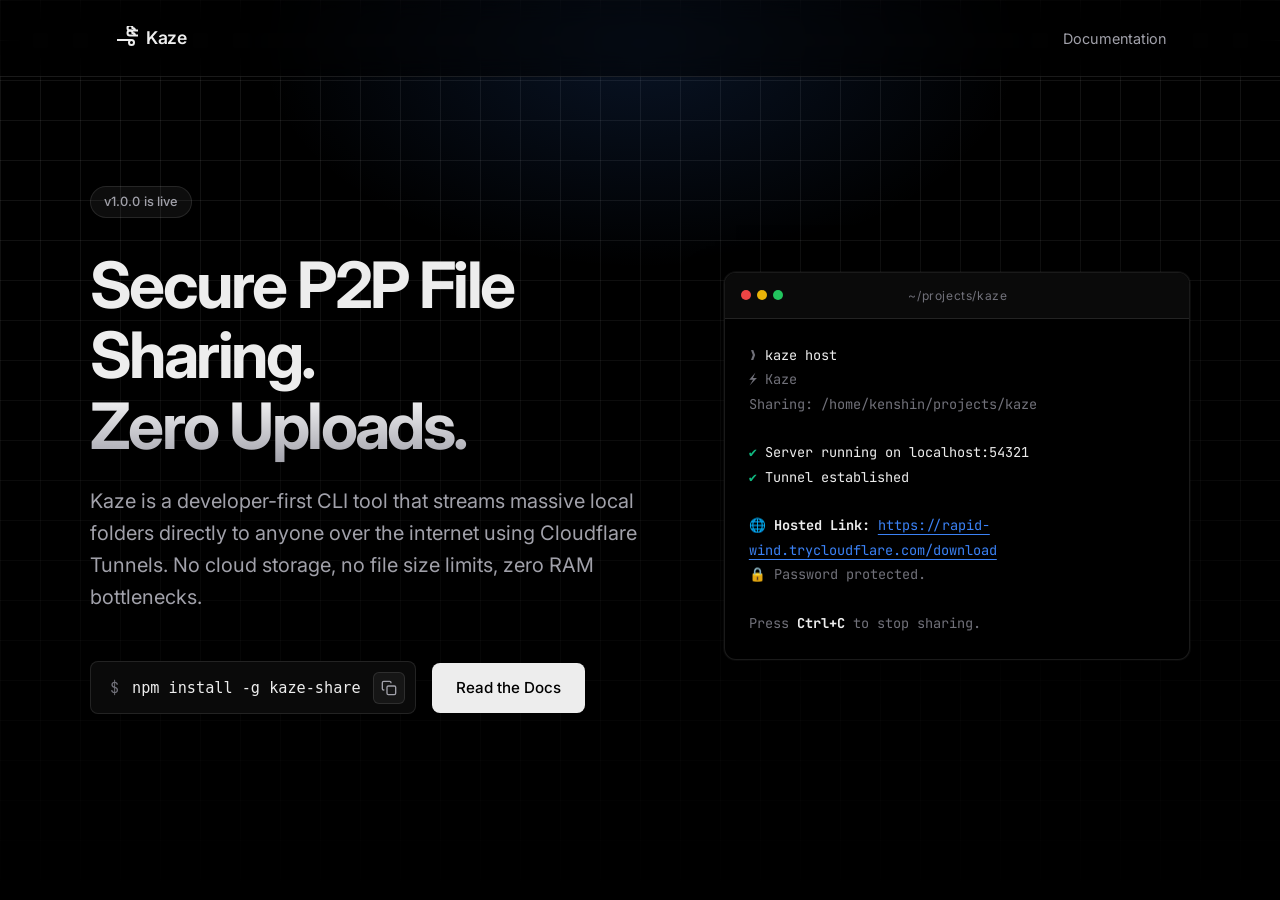
==== index.html @ 6b0990d1 "kaze webpage" ====
<!DOCTYPE html>
<html lang="en">
<head>
    <meta charset="UTF-8">
    <meta name="viewport" content="width=device-width, initial-scale=1.0">
    <title>Kaze | Instant P2P Folder Sharing</title>
    <meta name="description" content="Share any local folder instantly over the internet via Cloudflare Tunnels — no uploads, no cloud storage, no account needed.">
    <link rel="preconnect" href="https://fonts.googleapis.com">
    <link rel="preconnect" href="https://fonts.gstatic.com" crossorigin>
    <link href="https://fonts.googleapis.com/css2?family=Inter:wght@300;400;500;600;700&family=JetBrains+Mono:wght@400;500&display=swap" rel="stylesheet">
    <link rel="stylesheet" href="styles.css">
</head>
<body class="home-page">
    <div class="grid-background"></div>
    <div class="glow-bg"></div>

    <header>
        <nav class="container">
            <div class="logo">
                <a href="index.html" style="display:flex; align-items:center; gap:0.5rem; text-decoration:none; color:inherit;">
                    <svg width="24" height="24" viewBox="0 0 24 24" fill="none" stroke="currentColor" stroke-width="2" class="logo-icon"><path d="M17.5 19c-1.5 0-2.5-1-2.5-2.5a2.5 2.5 0 1 1 5 0c0 1.5-1 2.5-2.5 2.5Z"></path><path d="M17.5 14H3"></path><path d="M21 9.5c0-1.5-1-2.5-2.5-2.5a2.5 2.5 0 1 0-2.5 2.5h15"></path><path d="M21 4.5c0-1.5-1-2.5-2.5-2.5a2.5 2.5 0 1 0-2.5 2.5h15"></path></svg>
                    <span>Kaze</span>
                </a>
            </div>
            <div class="nav-links">
                <a href="docs.html">Documentation</a>
            </div>
        </nav>
    </header>

    <main>
        <section class="hero container">
            <div class="hero-content">
                <div class="hero-badge fade-up">v1.0.0 is live</div>
                <h1 class="hero-title fade-up delay-1">Secure P2P File Sharing. <br><span class="text-gradient">Zero Uploads.</span></h1>
                <p class="hero-subtitle fade-up delay-2">Kaze is a developer-first CLI tool that streams massive local folders directly to anyone over the internet using Cloudflare Tunnels. No cloud storage, no file size limits, zero RAM bottlenecks.</p>
                
                <div class="hero-actions fade-up delay-3">
                    <div class="install-pill">
                        <span class="prompt">$</span>
                        <code id="hero-install">npm install -g kaze-share</code>
                        <button class="copy-btn" data-target="hero-install" aria-label="Copy">
                            <svg width="16" height="16" viewBox="0 0 24 24" fill="none" stroke="currentColor" stroke-width="2"><rect x="9" y="9" width="13" height="13" rx="2" ry="2"></rect><path d="M5 15H4a2 2 0 0 1-2-2V4a2 2 0 0 1 2-2h9a2 2 0 0 1 2 2v1"></path></svg>
                        </button>
                    </div>
                    <a href="docs.html" class="btn-primary">Read the Docs</a>
                </div>
            </div>

            <div class="terminal-wrapper fade-up delay-4">
                <div class="terminal-container">
                    <div class="terminal">
                        <div class="terminal-header">
                            <div class="traffic-lights">
                                <span></span><span></span><span></span>
                            </div>
                            <div class="terminal-title">~/projects/kaze</div>
                        </div>
                        <div class="terminal-body">
                            <div class="line"><span class="prompt">❯</span> <span class="cmd">kaze host</span></div>
                            <div class="line"><span class="dim">  ⚡ Kaze</span></div>
                            <div class="line"><span class="dim">  Sharing: /home/kenshin/projects/kaze</span></div>
                            <div class="line"></div>
                            <div class="line"><span class="success">✔</span> Server running on localhost:54321</div>
                            <div class="line"><span class="success">✔</span> Tunnel established</div>
                            <div class="line"></div>
                            <div class="line">  🌐 <span class="bold">Hosted Link:</span>  <span class="url">https://rapid-wind.trycloudflare.com/download</span></div>
                            <div class="line">  🔒 <span class="dim">Password protected.</span></div>
                            <div class="line"></div>
                            <div class="line">  <span class="dim">Press</span> <span class="bold">Ctrl+C</span> <span class="dim">to stop sharing.</span></div>
                        </div>
                    </div>
                </div>
            </div>
    </main>

    <script src="script.js"></script>
</body>
</html>
---- styles.css ----
:root {
    /* Premium Minimalist Palette */
    --bg-base: #000000;
    --bg-surface: #0a0a0a;
    --bg-surface-hover: #111111;
    --border-dim: rgba(255, 255, 255, 0.1);
    --border-bright: rgba(255, 255, 255, 0.2);
    
    --text-primary: #ededed;
    --text-secondary: #a1a1aa;
    --text-tertiary: #71717a;
    
    --accent: #3b82f6; /* Subtle blue */
    --success: #10b981;
    
    /* Typography */
    --font-sans: 'Inter', -apple-system, BlinkMacSystemFont, 'Segoe UI', Roboto, Helvetica, Arial, sans-serif;
    --font-mono: 'JetBrains Mono', ui-monospace, SFMono-Regular, Menlo, Monaco, Consolas, monospace;
}

* {
    margin: 0;
    padding: 0;
    box-sizing: border-box;
}

body {
    font-family: var(--font-sans);
    background-color: var(--bg-base);
    color: var(--text-primary);
    line-height: 1.6;
    overflow-x: hidden;
    -webkit-font-smoothing: antialiased;
    -moz-osx-font-smoothing: grayscale;
}

/* Background Effects */
.grid-background {
    position: fixed;
    top: 0;
    left: 0;
    width: 100vw;
    height: 100vh;
    background-image: 
        linear-gradient(to right, rgba(255,255,255,0.07) 1px, transparent 1px),
        linear-gradient(to bottom, rgba(255,255,255,0.07) 1px, transparent 1px);
    background-size: 40px 40px;
    mask-image: linear-gradient(to bottom, black 20%, transparent 100%);
    -webkit-mask-image: linear-gradient(to bottom, black 20%, transparent 100%);
    z-index: -2;
    pointer-events: none;
    animation: gridMove 20s linear infinite;
}

@keyframes gridMove {
    0% { transform: translateY(0); }
    100% { transform: translateY(40px); }
}

.glow-bg {
    position: fixed;
    top: -20%;
    left: 50%;
    transform: translateX(-50%);
    width: 60vw;
    height: 50vh;
    background: radial-gradient(ellipse at center, rgba(59, 130, 246, 0.15) 0%, transparent 70%);
    z-index: -1;
    pointer-events: none;
}

/* Layout Container */
.container {
    max-width: 1100px;
    margin: 0 auto;
    padding: 0 1.5rem;
}

/* Header */
header {
    padding: 1.5rem 0;
    position: sticky;
    top: 0;
    background: rgba(0, 0, 0, 0.5);
    backdrop-filter: blur(12px);
    -webkit-backdrop-filter: blur(12px);
    border-bottom: 1px solid var(--border-dim);
    z-index: 100;
}

nav {
    display: flex;
    justify-content: space-between;
    align-items: center;
}

.logo {
    display: flex;
    align-items: center;
    gap: 0.5rem;
    font-weight: 600;
    font-size: 1.1rem;
    letter-spacing: -0.02em;
}

.logo-icon {
    color: var(--text-primary);
}

.nav-links {
    display: flex;
    gap: 1.5rem;
    align-items: center;
    font-size: 0.9rem;
}

.nav-links a {
    color: var(--text-secondary);
    text-decoration: none;
    transition: color 0.2s ease;
}

.nav-links a:hover {
    color: var(--text-primary);
}

.github-link {
    display: flex;
    align-items: center;
    gap: 0.4rem;
}

/* Hero Section */
.hero {
    padding: 8rem 0 6rem;
    display: grid;
    grid-template-columns: 1.1fr 0.9fr;
    gap: 4rem;
    align-items: center;
    text-align: left;
}

.hero-badge {
    display: inline-block;
    background: rgba(255, 255, 255, 0.05);
    border: 1px solid var(--border-dim);
    color: var(--text-secondary);
    padding: 0.3rem 0.8rem;
    border-radius: 99px;
    font-size: 0.8rem;
    font-weight: 500;
    margin-bottom: 2rem;
    letter-spacing: 0.01em;
}

.hero-title {
    font-size: 4rem;
    line-height: 1.1;
    font-weight: 700;
    letter-spacing: -0.04em;
    margin-bottom: 1.5rem;
}

.text-gradient {
    background: linear-gradient(180deg, #fff 0%, #a1a1aa 100%);
    -webkit-background-clip: text;
    -webkit-text-fill-color: transparent;
    background-clip: text;
}

.hero-subtitle {
    font-size: 1.25rem;
    color: var(--text-secondary);
    max-width: 650px;
    margin-bottom: 3rem;
    line-height: 1.6;
}

/* Actions */
.hero-actions {
    display: flex;
    gap: 1rem;
    align-items: center;
    justify-content: flex-start;
    margin-bottom: 2rem;
}

.install-pill {
    display: flex;
    align-items: center;
    background: var(--bg-surface);
    border: 1px solid var(--border-dim);
    padding: 0.6rem 0.6rem 0.6rem 1.2rem;
    border-radius: 8px;
    font-family: var(--font-mono);
    font-size: 0.95rem;
    gap: 0.8rem;
}

.prompt {
    color: var(--text-tertiary);
    user-select: none;
}

.copy-btn {
    background: rgba(255, 255, 255, 0.05);
    border: 1px solid var(--border-dim);
    color: var(--text-secondary);
    width: 32px;
    height: 32px;
    border-radius: 6px;
    display: flex;
    align-items: center;
    justify-content: center;
    cursor: pointer;
    transition: all 0.2s ease;
}

.copy-btn:hover {
    background: rgba(255, 255, 255, 0.1);
    color: var(--text-primary);
}

.copy-btn.copied {
    color: var(--success);
    border-color: var(--success);
}

.btn-primary {
    background: var(--text-primary);
    color: var(--bg-base);
    text-decoration: none;
    padding: 0.8rem 1.5rem;
    border-radius: 8px;
    font-weight: 500;
    font-size: 0.95rem;
    transition: transform 0.2s ease, opacity 0.2s ease;
}

.btn-primary:hover {
    transform: translateY(-1px);
    opacity: 0.9;
}

/* Terminal Mockup */
.terminal-container {
    width: 100%;
    max-width: 700px;
    margin: 0 auto;
}

.terminal {
    background: #000;
    border: 1px solid var(--border-dim);
    border-radius: 12px;
    overflow: hidden;
    box-shadow: 0 30px 60px -12px rgba(0,0,0,1), 0 0 0 1px rgba(255,255,255,0.05);
    text-align: left;
}

.terminal-header {
    background: #0a0a0a;
    border-bottom: 1px solid var(--border-dim);
    padding: 0.8rem 1rem;
    display: flex;
    align-items: center;
}

.traffic-lights {
    display: flex;
    gap: 6px;
}

.traffic-lights span {
    width: 10px;
    height: 10px;
    border-radius: 50%;
}

.traffic-lights span:nth-child(1) { background: #ef4444; }
.traffic-lights span:nth-child(2) { background: #eab308; }
.traffic-lights span:nth-child(3) { background: #22c55e; }

.terminal-title {
    flex: 1;
    text-align: center;
    font-size: 0.75rem;
    color: var(--text-tertiary);
    font-family: var(--font-sans);
    letter-spacing: 0.05em;
    margin-right: 40px; /* Offset traffic lights for true center */
}

.terminal-body {
    padding: 1.5rem;
    font-family: var(--font-mono);
    font-size: 0.85rem;
    line-height: 1.8;
}

.line { min-height: 1.5rem; }
.cmd { color: var(--text-primary); }
.dim { color: var(--text-tertiary); }
.success { color: var(--success); font-weight: bold; }
.url { color: var(--accent); text-decoration: underline; text-underline-offset: 4px; }
.bold { font-weight: bold; color: var(--text-primary); }

/* Features Grid */
.features {
    padding: 4rem 0;
}

.feature-grid {
    display: grid;
    grid-template-columns: repeat(3, 1fr);
    gap: 1.5rem;
}

.feature-card {
    background: var(--bg-surface);
    border: 1px solid var(--border-dim);
    border-radius: 12px;
    padding: 2rem;
    transition: border-color 0.3s ease;
}

.feature-card:hover {
    border-color: var(--border-bright);
}

.feature-icon {
    color: var(--text-primary);
    margin-bottom: 1.5rem;
}

.feature-card h3 {
    font-size: 1.1rem;
    font-weight: 600;
    margin-bottom: 0.8rem;
    letter-spacing: -0.01em;
}

.feature-card p {
    color: var(--text-secondary);
    font-size: 0.95rem;
}

.feature-card code {
    background: rgba(255,255,255,0.1);
    padding: 0.1rem 0.3rem;
    border-radius: 4px;
    font-family: var(--font-mono);
    font-size: 0.85em;
}

/* Home Page Specific Layout (No Scroll) */
.home-page {
    overflow: hidden;
    height: 100vh;
    display: flex;
    flex-direction: column;
}

.home-page main {
    flex: 1;
    display: flex;
    align-items: center;
    width: 100%;
}

.home-page .hero {
    padding: 0;
    margin-top: -5vh; /* Visual center adjustment */
    width: 100%;
}

/* Documentation Section */
.docs {
    padding: 6rem 0 8rem;
    border-top: 1px solid var(--border-dim);
    margin-top: 4rem;
}

/* Docs Page Specific Layout */
.docs-page .docs {
    margin-top: 0;
    padding-top: 4rem;
    border-top: none;
}

.docs-intro {
    margin-bottom: 4rem;
    padding-bottom: 2rem;
    border-bottom: 1px solid var(--border-dim);
}

.docs-title {
    font-size: 3rem;
    font-weight: 700;
    letter-spacing: -0.04em;
    margin-bottom: 1rem;
}

.docs-subtitle {
    font-size: 1.25rem;
    color: var(--text-secondary);
}

.docs-header {
    margin-bottom: 4rem;
}

.section-title {
    font-size: 2rem;
    font-weight: 600;
    letter-spacing: -0.03em;
    margin-bottom: 0.5rem;
}

.section-subtitle {
    color: var(--text-secondary);
    font-size: 1.1rem;
}

.docs-grid {
    display: grid;
    grid-template-columns: 240px 1fr;
    gap: 4rem;
    align-items: start;
}

.docs-nav {
    position: sticky;
    top: 100px;
}

.nav-group {
    margin-bottom: 2rem;
}

.nav-group h3 {
    font-size: 0.85rem;
    text-transform: uppercase;
    letter-spacing: 0.05em;
    color: var(--text-tertiary);
    margin-bottom: 0.8rem;
}

.nav-group a {
    display: block;
    color: var(--text-secondary);
    text-decoration: none;
    font-size: 0.95rem;
    padding: 0.4rem 0;
    transition: color 0.2s ease;
}

.nav-group a:hover, .nav-group a.active {
    color: var(--text-primary);
}

/* Doc Content */
.doc-section {
    margin-bottom: 5rem;
}

.doc-section h2 {
    font-size: 1.5rem;
    font-weight: 600;
    letter-spacing: -0.02em;
    margin-bottom: 1.5rem;
    padding-bottom: 0.5rem;
    border-bottom: 1px solid var(--border-dim);
}

.doc-section h3 {
    font-size: 1.1rem;
    font-weight: 600;
    margin: 2rem 0 1rem;
}

.doc-section p {
    color: var(--text-secondary);
    margin-bottom: 1.5rem;
}

.doc-section strong {
    color: var(--text-primary);
    font-weight: 600;
}

/* Code Blocks in Docs */
.code-block {
    background: var(--bg-surface);
    border: 1px solid var(--border-dim);
    border-radius: 8px;
    overflow: hidden;
    margin-bottom: 1.5rem;
}

.code-top {
    background: rgba(255,255,255,0.03);
    border-bottom: 1px solid var(--border-dim);
    padding: 0.5rem 1rem;
    font-size: 0.75rem;
    color: var(--text-tertiary);
    font-family: var(--font-sans);
}

.code-inner {
    padding: 1.25rem;
    display: flex;
    justify-content: space-between;
    align-items: center;
}

.code-inner code {
    font-family: var(--font-mono);
    font-size: 0.9rem;
    color: var(--text-primary);
}

.code-inner .copy-btn {
    font-family: var(--font-sans);
    font-size: 0.75rem;
    width: auto;
    padding: 0 0.8rem;
}

/* UI Elements inside Docs */
.note {
    background: rgba(59, 130, 246, 0.1);
    border-left: 2px solid var(--accent);
    padding: 1rem;
    font-size: 0.9rem;
    color: var(--text-secondary);
}

.note code {
    color: var(--text-primary);
    font-family: var(--font-mono);
}

.text-link {
    color: var(--text-primary);
    text-decoration: underline;
    text-underline-offset: 4px;
    font-size: 0.95rem;
    font-weight: 500;
}

.styled-list {
    list-style: none;
}

.styled-list li {
    position: relative;
    padding-left: 1.5rem;
    margin-bottom: 1rem;
    color: var(--text-secondary);
}

.styled-list li::before {
    content: "•";
    position: absolute;
    left: 0;
    color: var(--text-tertiary);
}

/* Tables */
.table-container {
    width: 100%;
    overflow-x: auto;
    margin-bottom: 2rem;
    border: 1px solid var(--border-dim);
    border-radius: 8px;
}

table {
    width: 100%;
    border-collapse: collapse;
    text-align: left;
}

th, td {
    padding: 1rem;
    border-bottom: 1px solid var(--border-dim);
    font-size: 0.95rem;
}

th {
    background: rgba(255, 255, 255, 0.03);
    font-weight: 500;
    color: var(--text-primary);
}

td {
    color: var(--text-secondary);
}

tr:last-child td {
    border-bottom: none;
}

/* Footer */
footer {
    border-top: 1px solid var(--border-dim);
    padding: 3rem 0;
    color: var(--text-tertiary);
    font-size: 0.9rem;
}

.footer-content {
    display: flex;
    justify-content: space-between;
    align-items: center;
}

.footer-content .logo {
    color: var(--text-primary);
}

/* Animations */
.fade-up {
    opacity: 0;
    transform: translateY(20px);
    transition: opacity 0.8s ease, transform 0.8s ease;
}

.fade-up.visible {
    opacity: 1;
    transform: translateY(0);
}

.delay-1 { transition-delay: 0.1s; }
.delay-2 { transition-delay: 0.2s; }
.delay-3 { transition-delay: 0.3s; }
.delay-4 { transition-delay: 0.4s; }

/* Responsive */
@media (max-width: 900px) {
    .hero {
        grid-template-columns: 1fr;
        text-align: center;
        gap: 3rem;
        padding: 5rem 0 4rem;
    }
    
    .hero-actions {
        justify-content: center;
    }

    .docs-grid {
        grid-template-columns: 1fr;
        gap: 2rem;
    }
    
    .docs-nav {
        position: static;
        display: flex;
        flex-wrap: wrap;
        gap: 2rem;
        border-bottom: 1px solid var(--border-dim);
        padding-bottom: 2rem;
    }
    
    .nav-group {
        margin-bottom: 0;
    }
}

@media (max-width: 768px) {
    .hero-title {
        font-size: 3rem;
    }
    
    .hero-actions {
        flex-direction: column;
        width: 100%;
    }
    
    .install-pill, .btn-primary {
        width: 100%;
        justify-content: center;
    }
    
    .feature-grid {
        grid-template-columns: 1fr;
    }
    
    .footer-content {
        flex-direction: column;
        gap: 1rem;
        text-align: center;
    }
}
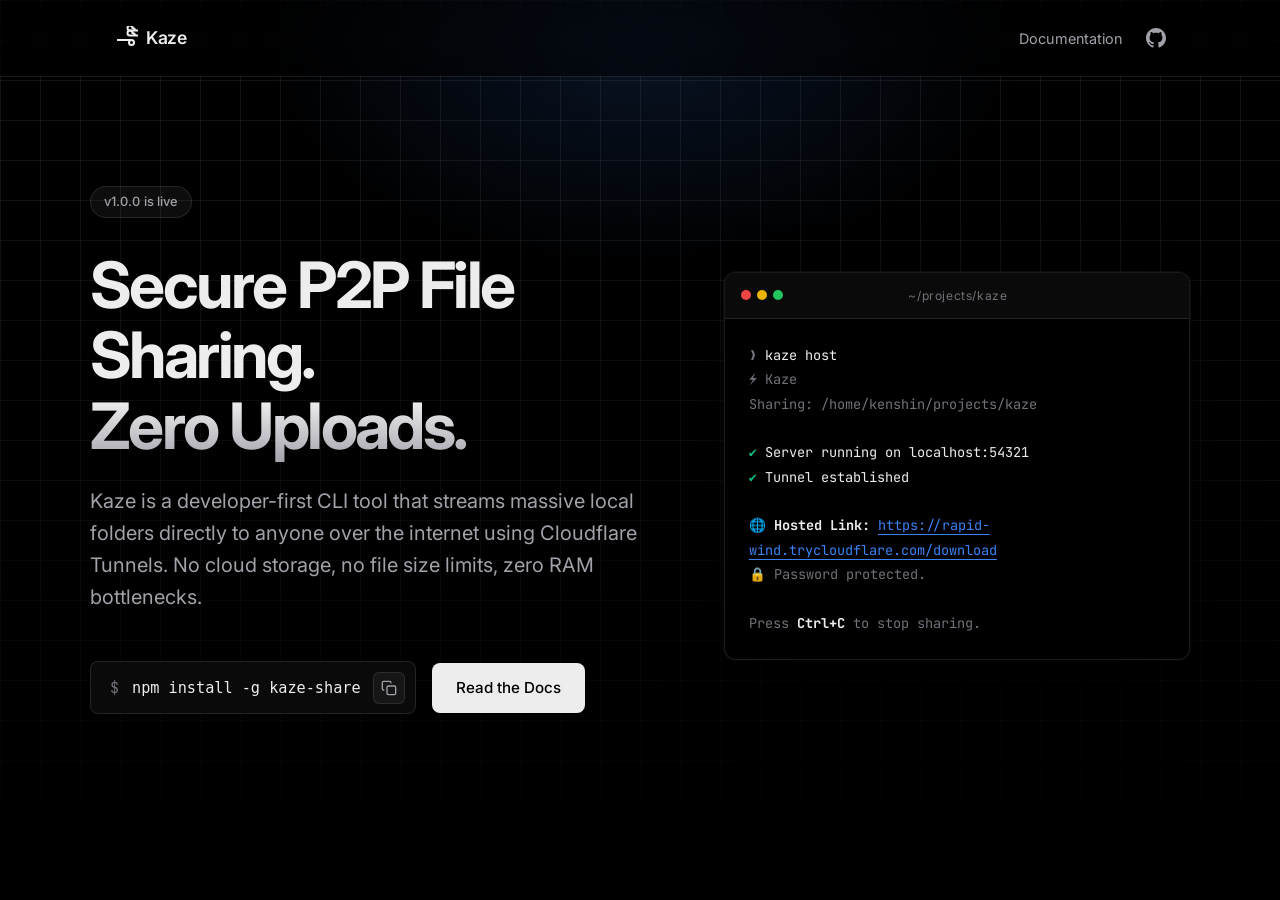
==== commit ea9c82fe: "add the repo" ====
--- a/index.html
+++ b/index.html
@@ -24,6 +24,11 @@
             </div>
             <div class="nav-links">
                 <a href="docs.html">Documentation</a>
+                <a href="https://github.com/Ashish-Karmakar-coding/Kaze-codebase" target="_blank" rel="noopener noreferrer" class="github-link" aria-label="GitHub Repository">
+                    <svg width="20" height="20" viewBox="0 0 24 24" fill="currentColor">
+                        <path d="M12 0c-6.626 0-12 5.373-12 12 0 5.302 3.438 9.8 8.207 11.387.599.111.793-.261.793-.577v-2.234c-3.338.726-4.033-1.416-4.033-1.416-.546-1.387-1.333-1.756-1.333-1.756-1.089-.745.083-.729.083-.729 1.205.084 1.839 1.237 1.839 1.237 1.07 1.834 2.807 1.304 3.492.997.107-.775.418-1.305.762-1.604-2.665-.305-5.467-1.334-5.467-5.931 0-1.311.469-2.381 1.236-3.221-.124-.303-.535-1.524.117-3.176 0 0 1.008-.322 3.301 1.23.957-.266 1.983-.399 3.003-.404 1.02.005 2.047.138 3.006.404 2.291-1.552 3.297-1.23 3.297-1.23.653 1.653.242 2.874.118 3.176.77.84 1.235 1.911 1.235 3.221 0 4.609-2.807 5.624-5.479 5.921.43.372.823 1.102.823 2.222v3.293c0 .319.192.694.801.576 4.765-1.589 8.199-6.086 8.199-11.386 0-6.627-5.373-12-12-12z"/>
+                    </svg>
+                </a>
             </div>
         </nav>
     </header>
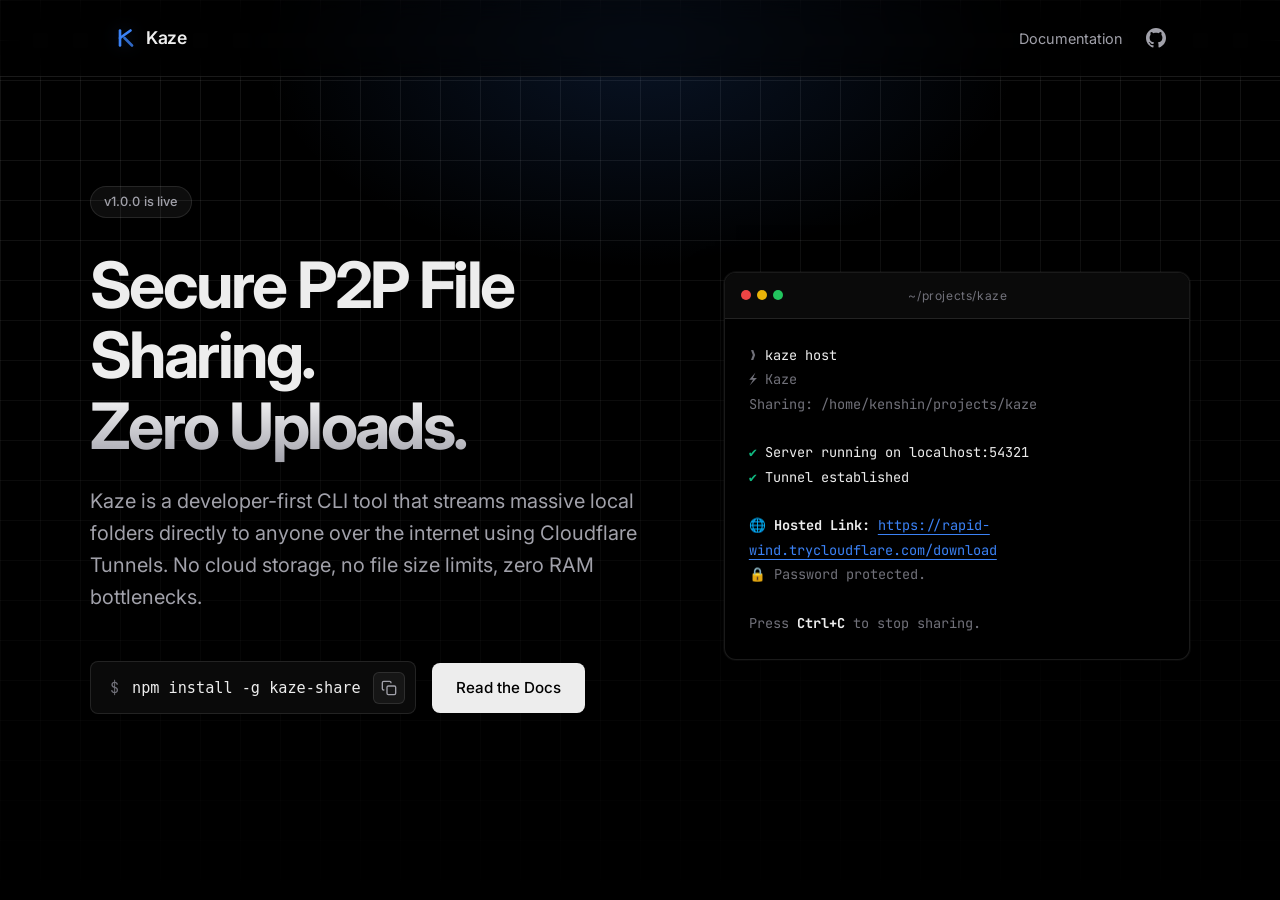
==== commit 30e198dc: "icon" ====
--- a/index.html
+++ b/index.html
@@ -9,6 +9,7 @@
     <link rel="preconnect" href="https://fonts.gstatic.com" crossorigin>
     <link href="https://fonts.googleapis.com/css2?family=Inter:wght@300;400;500;600;700&family=JetBrains+Mono:wght@400;500&display=swap" rel="stylesheet">
     <link rel="stylesheet" href="styles.css">
+    <link rel="icon" type="image/svg+xml" href="favicon.svg">
 </head>
 <body class="home-page">
     <div class="grid-background"></div>
@@ -18,7 +19,11 @@
         <nav class="container">
             <div class="logo">
                 <a href="index.html" style="display:flex; align-items:center; gap:0.5rem; text-decoration:none; color:inherit;">
-                    <svg width="24" height="24" viewBox="0 0 24 24" fill="none" stroke="currentColor" stroke-width="2" class="logo-icon"><path d="M17.5 19c-1.5 0-2.5-1-2.5-2.5a2.5 2.5 0 1 1 5 0c0 1.5-1 2.5-2.5 2.5Z"></path><path d="M17.5 14H3"></path><path d="M21 9.5c0-1.5-1-2.5-2.5-2.5a2.5 2.5 0 1 0-2.5 2.5h15"></path><path d="M21 4.5c0-1.5-1-2.5-2.5-2.5a2.5 2.5 0 1 0-2.5 2.5h15"></path></svg>
+                    <svg width="24" height="24" viewBox="0 0 32 32" fill="none" xmlns="http://www.w3.org/2000/svg" class="logo-icon">
+                        <path d="M8 6V26" stroke="currentColor" stroke-width="3.5" stroke-linecap="round"/>
+                        <path d="M8 16L22 6" stroke="currentColor" stroke-width="3.5" stroke-linecap="round"/>
+                        <path d="M14 16L24 26" stroke="currentColor" stroke-width="3.5" stroke-linecap="round" opacity="0.8"/>
+                    </svg>
                     <span>Kaze</span>
                 </a>
             </div>
--- a/styles.css
+++ b/styles.css
@@ -104,7 +104,14 @@
 }
 
 .logo-icon {
-    color: var(--text-primary);
+    color: var(--accent);
+    filter: drop-shadow(0 0 8px rgba(59, 130, 246, 0.2));
+    transition: transform 0.3s cubic-bezier(0.34, 1.56, 0.64, 1);
+}
+
+.logo:hover .logo-icon {
+    transform: rotate(-12deg) scale(1.1);
+    filter: drop-shadow(0 0 12px rgba(59, 130, 246, 0.4));
 }
 
 .nav-links {
